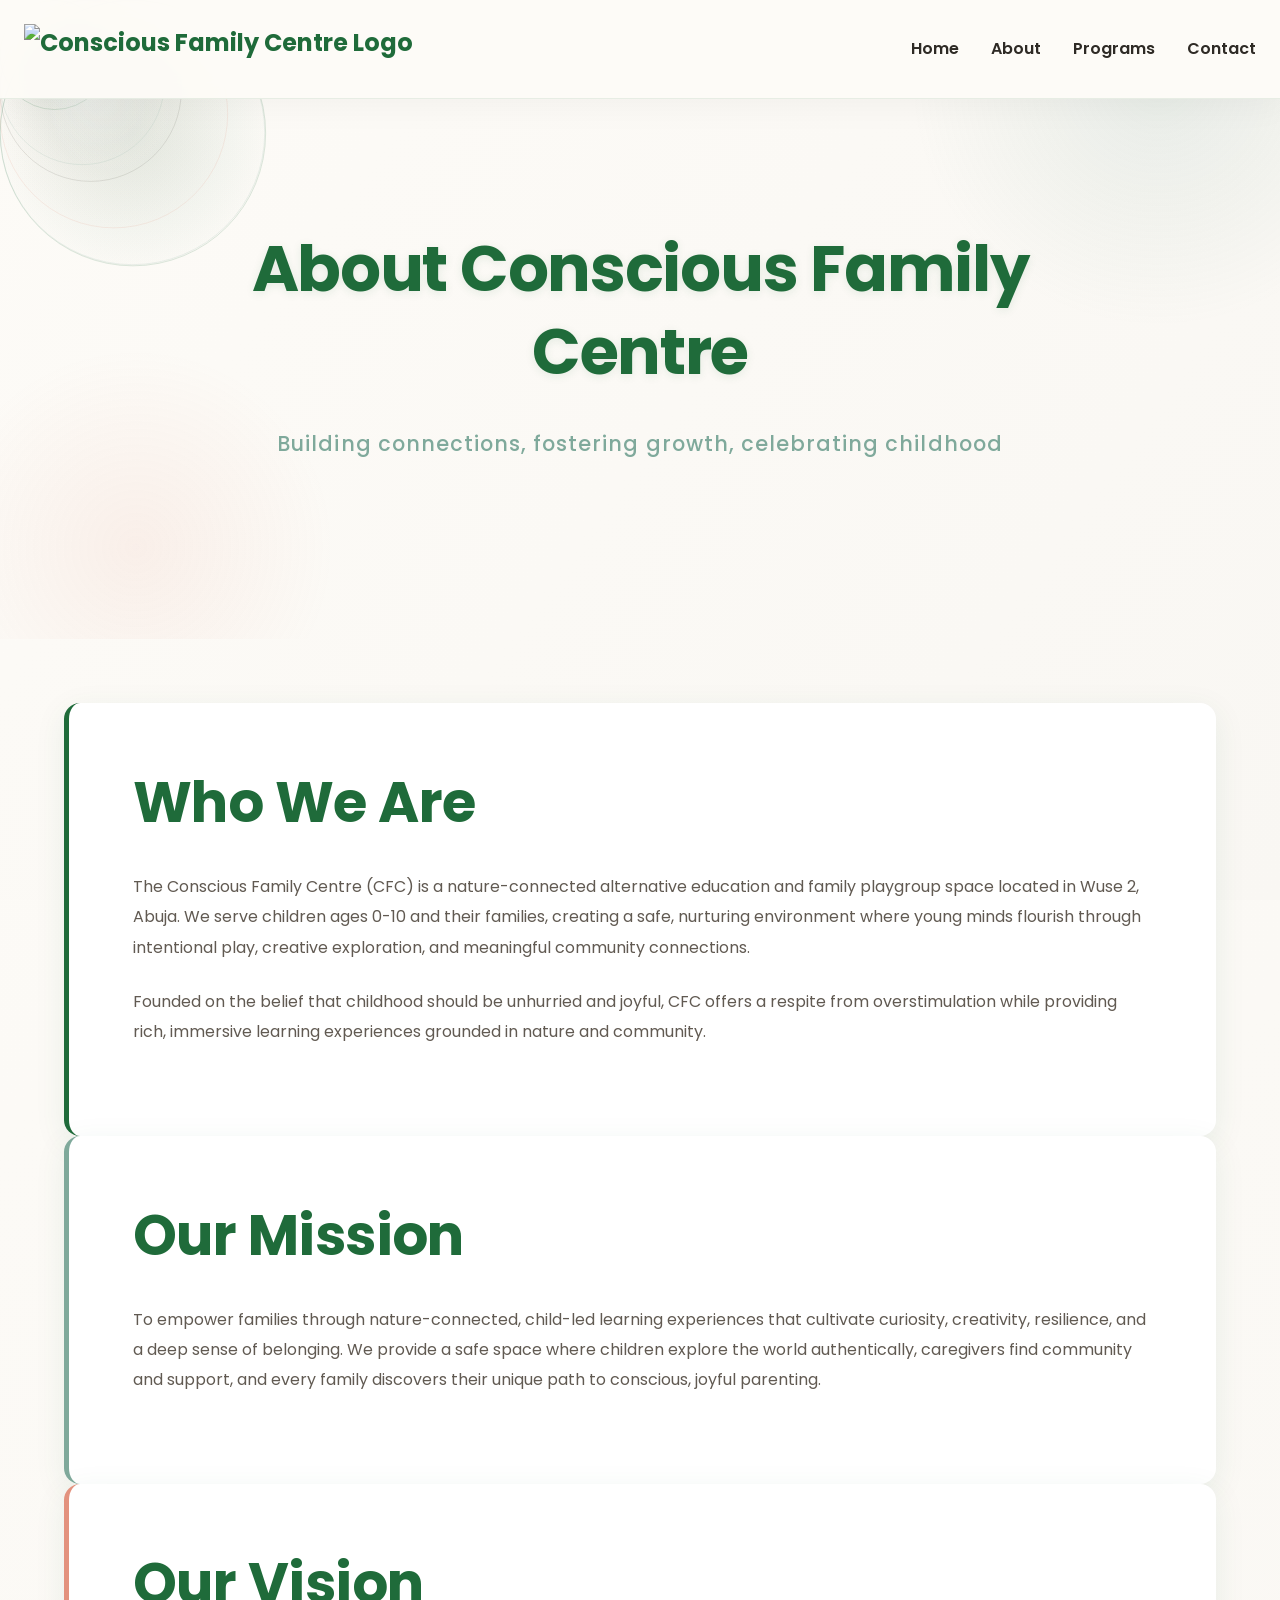
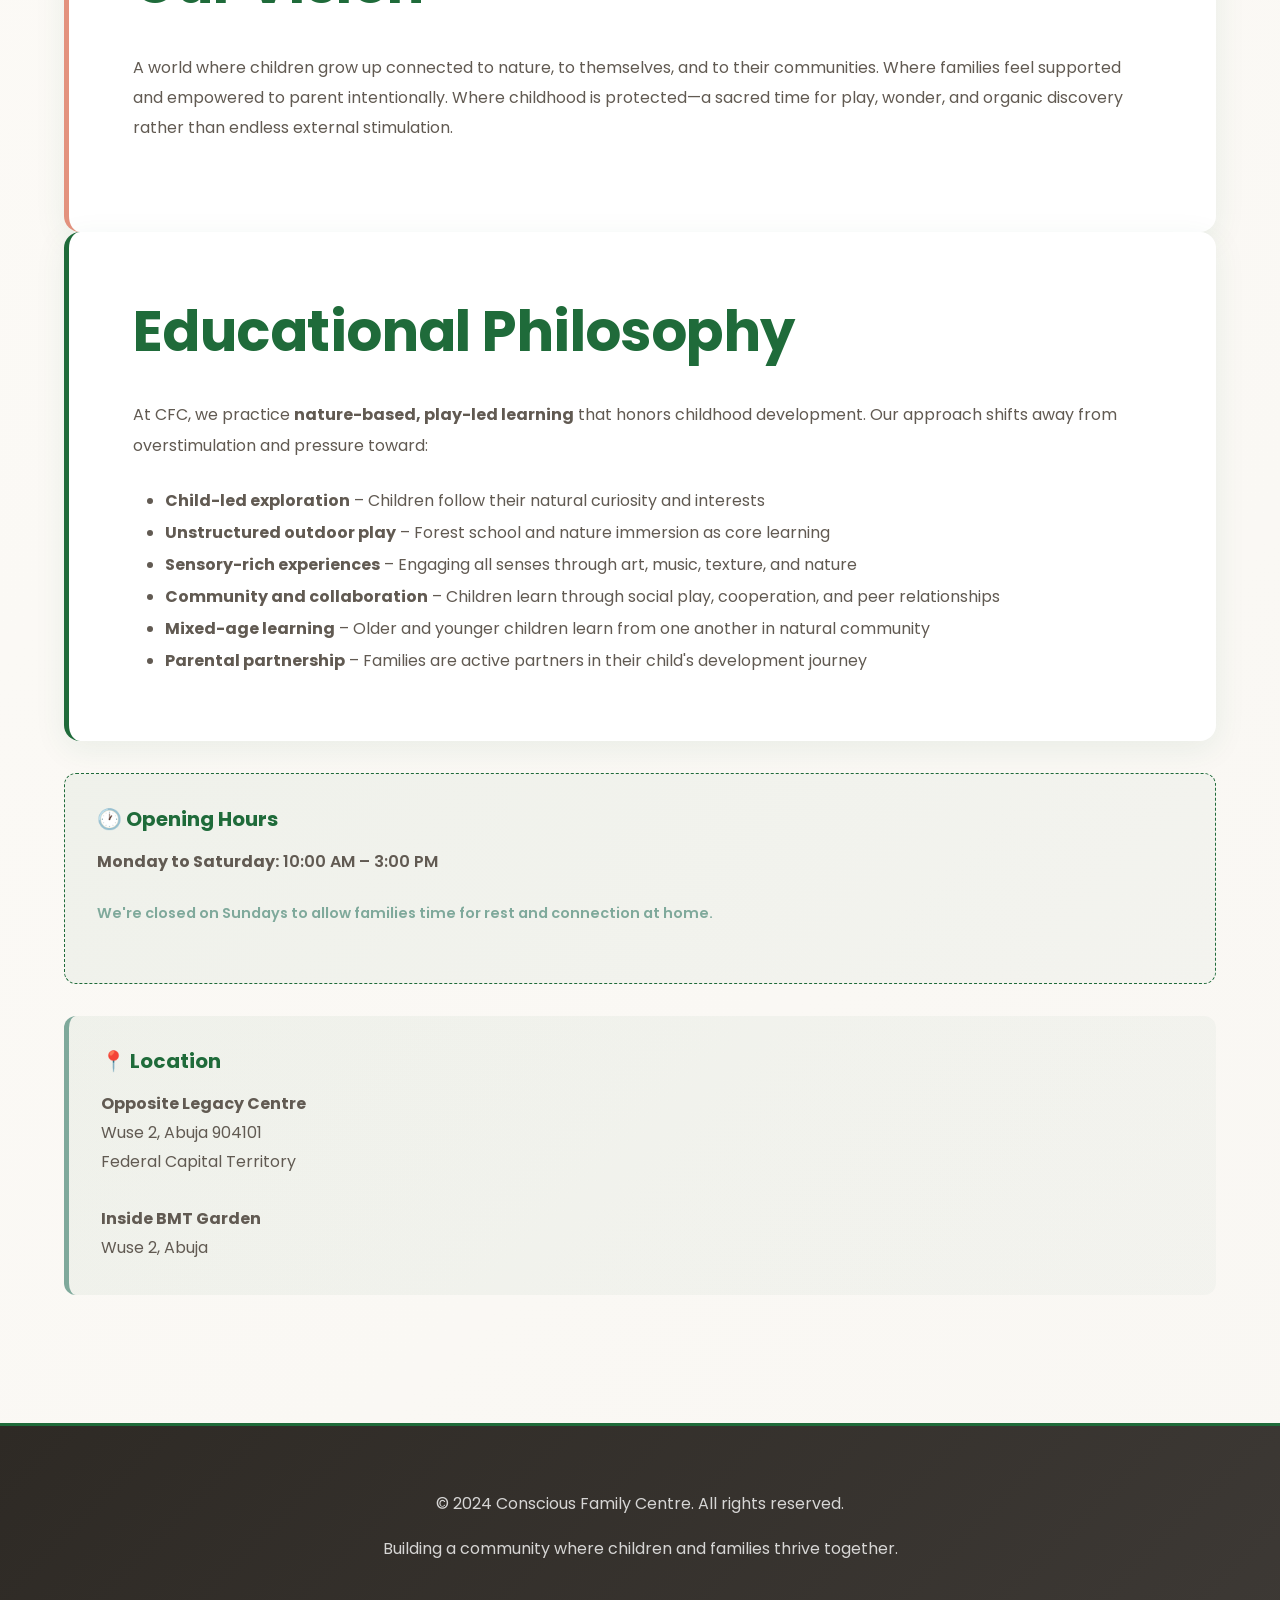
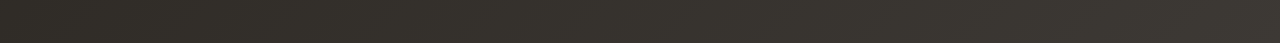
==== about.html @ 451248c7 "Add files via upload" ====
<!DOCTYPE html>
<html lang="en">
<head>
  <meta charset="UTF-8">
  <meta name="viewport" content="width=device-width, initial-scale=1.0">
  <meta name="description" content="Learn about Conscious Family Centre's mission, vision, and educational philosophy.">
  <meta name="theme-color" content="#1f6b3a">
  <title>About Us - Conscious Family Centre</title>
  <link rel="stylesheet" href="./styles.css">
  <link href="https://fonts.googleapis.com/css2?family=Poppins:wght@400;500;600;700&family=Nunito:wght@400;500;600&display=swap" rel="stylesheet">
</head>
<body>
  <!-- Floating Bubble Canvas Background -->
  <canvas id="bubble-canvas"></canvas>

  <!-- Navigation Header -->
  <header>
    <div class="header-container">
      <a href="./index.html" class="logo">
        <img src="./assets/logo.png" alt="Conscious Family Centre Logo">
      </a>
      <nav>
        <ul>
          <li><a href="./index.html" class="nav-link">Home</a></li>
          <li><a href="./about.html" class="nav-link">About</a></li>
          <li><a href="./programs.html" class="nav-link">Programs</a></li>
          <li><a href="./contact.html" class="nav-link">Contact</a></li>
        </ul>
      </nav>
      <button class="menu-toggle" aria-label="Toggle menu">☰</button>
    </div>
  </header>

  <!-- Main Content -->
  <main>
    <!-- Page Header -->
    <section class="hero" style="min-height: 60vh; padding: var(--spacing-xl) var(--spacing-md);">
      <div class="hero-content">
        <h1>About Conscious Family Centre</h1>
        <p class="subtitle">Building connections, fostering growth, celebrating childhood</p>
      </div>
    </section>

    <!-- About Content -->
    <section class="about-section">
      <!-- Who We Are -->
      <div class="about-block">
        <h2>Who We Are</h2>
        <p>
          The Conscious Family Centre (CFC) is a nature-connected alternative education and family playgroup space located in Wuse 2, Abuja. We serve children ages 0-10 and their families, creating a safe, nurturing environment where young minds flourish through intentional play, creative exploration, and meaningful community connections.
        </p>
        <p>
          Founded on the belief that childhood should be unhurried and joyful, CFC offers a respite from overstimulation while providing rich, immersive learning experiences grounded in nature and community.
        </p>
      </div>

      <!-- Our Mission -->
      <div class="about-block">
        <h2>Our Mission</h2>
        <p>
          To empower families through nature-connected, child-led learning experiences that cultivate curiosity, creativity, resilience, and a deep sense of belonging. We provide a safe space where children explore the world authentically, caregivers find community and support, and every family discovers their unique path to conscious, joyful parenting.
        </p>
      </div>

      <!-- Our Vision -->
      <div class="about-block">
        <h2>Our Vision</h2>
        <p>
          A world where children grow up connected to nature, to themselves, and to their communities. Where families feel supported and empowered to parent intentionally. Where childhood is protected—a sacred time for play, wonder, and organic discovery rather than endless external stimulation.
        </p>
      </div>

      <!-- Educational Philosophy -->
      <div class="about-block">
        <h2>Educational Philosophy</h2>
        <p>
          At CFC, we practice <strong>nature-based, play-led learning</strong> that honors childhood development. Our approach shifts away from overstimulation and pressure toward:
        </p>
        <ul style="color: var(--earth-muted); margin-left: var(--spacing-lg); line-height: 2;">
          <li><strong>Child-led exploration</strong> – Children follow their natural curiosity and interests</li>
          <li><strong>Unstructured outdoor play</strong> – Forest school and nature immersion as core learning</li>
          <li><strong>Sensory-rich experiences</strong> – Engaging all senses through art, music, texture, and nature</li>
          <li><strong>Community and collaboration</strong> – Children learn through social play, cooperation, and peer relationships</li>
          <li><strong>Mixed-age learning</strong> – Older and younger children learn from one another in natural community</li>
          <li><strong>Parental partnership</strong> – Families are active partners in their child's development journey</li>
        </ul>
      </div>

      <!-- Opening Hours -->
      <div class="opening-hours">
        <h4>🕐 Opening Hours</h4>
        <p><strong>Monday to Saturday:</strong> 10:00 AM – 3:00 PM</p>
        <p style="font-size: 0.9rem; color: #7fa99b; margin-top: var(--spacing-sm);">
          We're closed on Sundays to allow families time for rest and connection at home.
        </p>
      </div>

      <!-- Location Info -->
      <div style="background: linear-gradient(135deg, rgba(31, 107, 58, 0.05) 0%, rgba(127, 169, 155, 0.05) 100%); padding: var(--spacing-lg); border-radius: 12px; border-left: 5px solid #7fa99b; margin-top: var(--spacing-lg);">
        <h4 style="color: var(--primary-green); margin-bottom: var(--spacing-sm);">📍 Location</h4>
        <p style="margin: 0;">
          <strong>Opposite Legacy Centre</strong><br>
          Wuse 2, Abuja 904101<br>
          Federal Capital Territory<br>
          <br>
          <strong>Inside BMT Garden</strong><br>
          Wuse 2, Abuja
        </p>
      </div>
    </section>
  </main>

  <!-- Footer -->
  <footer>
    <p>&copy; 2024 Conscious Family Centre. All rights reserved.</p>
    <p>Building a community where children and families thrive together.</p>
  </footer>

  <!-- Scripts -->
  <script src="./script.js"></script>
</body>
</html>
---- styles.css ----
/* ==========================================
   CONSCIOUS FAMILY CENTRE - GLOBAL STYLES
   Modern, Warm, Organic Aesthetic
   ========================================== */

:root {
  /* Brand Colors */
  --primary-green: #1f6b3a;
  --secondary-green: #4ade80;
  --cream: #fdfbf7;
  --dark-text: #2e2a25;
  --earth-muted: #615a52;
  --accent-coral: #e3927e;
  --accent-sage: #7fa99b;
  --soft-gray: #f5f5f5;
  --white: #ffffff;
  
  /* Spacing */
  --spacing-xs: 0.5rem;
  --spacing-sm: 1rem;
  --spacing-md: 1.5rem;
  --spacing-lg: 2rem;
  --spacing-xl: 3rem;
  --spacing-2xl: 4rem;
  
  /* Transitions */
  --transition-fast: 0.2s ease;
  --transition-normal: 0.35s ease;
  --transition-smooth: 0.5s cubic-bezier(0.25, 0.46, 0.45, 0.94);
}

* {
  margin: 0;
  padding: 0;
  box-sizing: border-box;
}

html {
  scroll-behavior: smooth;
}

body {
  font-family: 'Poppins', sans-serif;
  color: var(--dark-text);
  background: linear-gradient(135deg, var(--cream) 0%, #f9f7f3 100%);
  position: relative;
  overflow-x: hidden;
  line-height: 1.6;
}

/* Canvas Background - Floating Bubbles */
#bubble-canvas {
  position: fixed;
  top: 0;
  left: 0;
  width: 100%;
  height: 100%;
  z-index: -1;
  pointer-events: none;
}

/* ==========================================
   TYPOGRAPHY
   ========================================== */

h1, h2, h3, h4, h5, h6 {
  font-family: 'Poppins', sans-serif;
  font-weight: 700;
  line-height: 1.3;
  color: var(--dark-text);
}

h1 {
  font-size: clamp(2.5rem, 8vw, 4rem);
  letter-spacing: -0.02em;
}

h2 {
  font-size: clamp(2rem, 6vw, 3.5rem);
  letter-spacing: -0.01em;
  margin-bottom: var(--spacing-lg);
}

h3 {
  font-size: clamp(1.5rem, 4vw, 2.5rem);
  margin-bottom: var(--spacing-md);
}

h4 {
  font-size: 1.25rem;
  margin-bottom: var(--spacing-sm);
}

p {
  font-size: 1rem;
  color: var(--earth-muted);
  margin-bottom: var(--spacing-md);
  line-height: 1.8;
}

.subtitle {
  font-size: clamp(1rem, 3vw, 1.25rem);
  color: var(--accent-sage);
  font-weight: 500;
  letter-spacing: 0.05em;
}

/* ==========================================
   NAVIGATION & HEADER
   ========================================== */

header {
  position: relative;
  z-index: 100;
  background: rgba(253, 251, 247, 0.95);
  backdrop-filter: blur(10px);
  border-bottom: 1px solid rgba(31, 107, 58, 0.1);
  padding: var(--spacing-md) 0;
  box-shadow: 0 8px 32px rgba(0, 0, 0, 0.04);
}

.header-container {
  max-width: 1400px;
  margin: 0 auto;
  padding: 0 var(--spacing-md);
  display: flex;
  justify-content: space-between;
  align-items: center;
}

.logo {
  display: flex;
  align-items: center;
  text-decoration: none;
  font-size: 1.5rem;
  font-weight: 700;
  color: var(--primary-green);
  transition: transform var(--transition-normal);
  gap: var(--spacing-sm);
}

.logo img {
  height: 50px;
  width: auto;
  transition: transform var(--transition-normal);
}

.logo:hover {
  transform: translateY(-2px);
}

.logo:hover img {
  transform: scale(1.05);
}

nav ul {
  list-style: none;
  display: flex;
  gap: var(--spacing-lg);
  flex-wrap: wrap;
}

nav a {
  text-decoration: none;
  color: var(--dark-text);
  font-weight: 600;
  position: relative;
  padding: var(--spacing-xs) 0;
  transition: color var(--transition-fast);
}

nav a::after {
  content: '';
  position: absolute;
  bottom: -4px;
  left: 0;
  width: 0;
  height: 2px;
  background: linear-gradient(90deg, var(--primary-green), var(--accent-sage));
  transition: width var(--transition-normal);
}

nav a:hover {
  color: var(--primary-green);
}

nav a:hover::after {
  width: 100%;
}

nav a.active {
  color: var(--primary-green);
}

nav a.active::after {
  width: 100%;
}

/* Mobile Menu Toggle */
.menu-toggle {
  display: none;
  background: none;
  border: none;
  font-size: 1.5rem;
  cursor: pointer;
  color: var(--primary-green);
}

/* ==========================================
   HERO SECTION
   ========================================== */

.hero {
  position: relative;
  min-height: 100vh;
  display: flex;
  align-items: center;
  justify-content: center;
  overflow: hidden;
  padding: var(--spacing-2xl) var(--spacing-md);
}

.hero::before {
  content: '';
  position: absolute;
  top: -50%;
  right: -10%;
  width: 500px;
  height: 500px;
  background: radial-gradient(circle, rgba(127, 169, 155, 0.15) 0%, transparent 70%);
  border-radius: 50%;
  animation: float 20s ease-in-out infinite;
}

.hero::after {
  content: '';
  position: absolute;
  bottom: -20%;
  left: -5%;
  width: 400px;
  height: 400px;
  background: radial-gradient(circle, rgba(227, 146, 126, 0.1) 0%, transparent 70%);
  border-radius: 50%;
  animation: float 25s ease-in-out infinite reverse;
}

.hero-content {
  position: relative;
  z-index: 2;
  text-align: center;
  max-width: 900px;
  animation: fadeInUp 1s ease-out;
}

.hero-content h1 {
  color: var(--primary-green);
  margin-bottom: var(--spacing-lg);
  text-shadow: 0 2px 10px rgba(31, 107, 58, 0.1);
}

.hero-content .subtitle {
  margin-bottom: var(--spacing-xl);
  font-size: clamp(1.1rem, 3vw, 1.3rem);
}

.hero-image-container {
  position: relative;
  width: 100%;
  max-width: 800px;
  margin-top: var(--spacing-2xl);
  border-radius: 20px;
  overflow: hidden;
  box-shadow: 0 20px 60px rgba(31, 107, 58, 0.15);
  transform: perspective(1000px) rotateX(5deg);
  transition: transform var(--transition-smooth);
}

.hero-image-container:hover {
  transform: perspective(1000px) rotateX(2deg) translateY(-5px);
}

.hero-image-container img {
  width: 100%;
  height: auto;
  display: block;
  object-fit: cover;
}

/* ==========================================
   CORE PRINCIPLES GRID
   ========================================== */

.principles-grid {
  display: grid;
  grid-template-columns: repeat(auto-fit, minmax(280px, 1fr));
  gap: var(--spacing-lg);
  margin-top: var(--spacing-2xl);
}

.principle-card {
  background: var(--white);
  padding: var(--spacing-lg);
  border-radius: 16px;
  box-shadow: 0 8px 32px rgba(31, 107, 58, 0.08);
  border: 1px solid rgba(31, 107, 58, 0.1);
  transition: all var(--transition-smooth);
  position: relative;
  overflow: hidden;
}

.principle-card::before {
  content: '';
  position: absolute;
  top: 0;
  left: -100%;
  width: 100%;
  height: 100%;
  background: linear-gradient(90deg, transparent, rgba(127, 169, 155, 0.1), transparent);
  transition: left var(--transition-smooth);
}

.principle-card:hover {
  transform: translateY(-8px);
  box-shadow: 0 16px 48px rgba(31, 107, 58, 0.15);
  border-color: var(--accent-sage);
}

.principle-card:hover::before {
  left: 100%;
}

.principle-icon {
  font-size: 3rem;
  margin-bottom: var(--spacing-md);
}

.principle-card h3 {
  color: var(--primary-green);
  margin-bottom: var(--spacing-sm);
}

.principle-card p {
  font-size: 0.95rem;
  color: var(--earth-muted);
}

/* ==========================================
   ABOUT PAGE STYLES
   ========================================== */

.about-section {
  max-width: 1200px;
  margin: 0 auto;
  padding: var(--spacing-2xl) var(--spacing-md);
}

.about-grid {
  display: grid;
  grid-template-columns: 1fr;
  gap: var(--spacing-2xl);
  margin-bottom: var(--spacing-2xl);
}

.about-block {
  background: var(--white);
  padding: var(--spacing-2xl);
  border-radius: 16px;
  box-shadow: 0 8px 32px rgba(31, 107, 58, 0.08);
  border-left: 5px solid var(--primary-green);
  transition: transform var(--transition-smooth);
}

.about-block:nth-child(2) {
  border-left-color: var(--accent-sage);
}

.about-block:nth-child(3) {
  border-left-color: var(--accent-coral);
}

.about-block:hover {
  transform: translateX(8px);
}

.about-block h2 {
  color: var(--primary-green);
  margin-bottom: var(--spacing-lg);
}

.about-block p {
  margin-bottom: var(--spacing-md);
  line-height: 1.9;
}

.opening-hours {
  background: linear-gradient(135deg, rgba(31, 107, 58, 0.05) 0%, rgba(127, 169, 155, 0.05) 100%);
  padding: var(--spacing-lg);
  border-radius: 12px;
  margin-top: var(--spacing-lg);
  border: 1px dashed var(--primary-green);
}

.opening-hours h4 {
  color: var(--primary-green);
  margin-bottom: var(--spacing-sm);
}

.opening-hours p {
  color: var(--earth-muted);
  font-weight: 600;
}

/* ==========================================
   PROGRAMS PAGE - MASONRY GRID
   ========================================== */

.programs-section {
  max-width: 1400px;
  margin: 0 auto;
  padding: var(--spacing-2xl) var(--spacing-md);
}

.programs-intro {
  text-align: center;
  margin-bottom: var(--spacing-2xl);
}

.programs-intro h2 {
  color: var(--primary-green);
}

.programs-grid {
  display: grid;
  grid-template-columns: repeat(auto-fill, minmax(300px, 1fr));
  gap: var(--spacing-lg);
  margin-bottom: var(--spacing-2xl);
}

.program-card {
  background: var(--white);
  border-radius: 16px;
  overflow: hidden;
  box-shadow: 0 8px 32px rgba(31, 107, 58, 0.08);
  transition: all var(--transition-smooth);
  position: relative;
  display: flex;
  flex-direction: column;
  height: 100%;
}

.program-card:hover {
  transform: translateY(-12px);
  box-shadow: 0 16px 48px rgba(31, 107, 58, 0.2);
}

.program-image-wrapper {
  position: relative;
  width: 100%;
  height: 250px;
  overflow: hidden;
  background: linear-gradient(135deg, var(--cream) 0%, var(--soft-gray) 100%);
}

.program-image-wrapper img {
  width: 100%;
  height: 100%;
  object-fit: cover;
  transition: transform var(--transition-smooth);
}

.program-card:hover .program-image-wrapper img {
  transform: scale(1.08);
  filter: brightness(1.05);
}

.program-content {
  padding: var(--spacing-lg);
  flex-grow: 1;
  display: flex;
  flex-direction: column;
}

.program-badge {
  display: inline-block;
  background: linear-gradient(135deg, var(--primary-green), var(--accent-sage));
  color: var(--white);
  padding: var(--spacing-xs) var(--spacing-md);
  border-radius: 20px;
  font-size: 0.75rem;
  font-weight: 700;
  text-transform: uppercase;
  letter-spacing: 0.05em;
  margin-bottom: var(--spacing-sm);
  width: fit-content;
}

.program-card h3 {
  color: var(--primary-green);
  margin-bottom: var(--spacing-sm);
  font-size: 1.3rem;
}

.program-card p {
  color: var(--earth-muted);
  font-size: 0.95rem;
  margin-bottom: var(--spacing-md);
  flex-grow: 1;
}

/* ==========================================
   TESTIMONIALS SECTION
   ========================================== */

.testimonials-section {
  background: linear-gradient(135deg, rgba(31, 107, 58, 0.05) 0%, rgba(127, 169, 155, 0.05) 100%);
  padding: var(--spacing-2xl) var(--spacing-md);
  margin-top: var(--spacing-2xl);
  border-top: 2px solid var(--primary-green);
  border-bottom: 2px solid var(--accent-sage);
}

.testimonials-content {
  max-width: 1200px;
  margin: 0 auto;
}

.testimonials-section h2 {
  color: var(--primary-green);
  text-align: center;
  margin-bottom: var(--spacing-2xl);
}

.testimonial-grid {
  display: grid;
  grid-template-columns: 1fr;
  gap: var(--spacing-lg);
  margin-top: var(--spacing-lg);
}

.testimonial-card {
  background: var(--white);
  border-radius: 16px;
  overflow: hidden;
  box-shadow: 0 8px 32px rgba(31, 107, 58, 0.08);
  display: grid;
  grid-template-columns: 1fr 1fr;
  gap: var(--spacing-lg);
  padding: var(--spacing-lg);
  transition: transform var(--transition-smooth);
}

.testimonial-card:hover {
  transform: translateY(-4px);
}

.testimonial-image {
  width: 100%;
  height: 300px;
  border-radius: 12px;
  overflow: hidden;
  background: linear-gradient(135deg, var(--cream) 0%, var(--soft-gray) 100%);
}

.testimonial-image img {
  width: 100%;
  height: 100%;
  object-fit: cover;
}

.testimonial-quote {
  display: flex;
  flex-direction: column;
  justify-content: center;
}

.testimonial-quote p {
  font-size: 1.1rem;
  color: var(--dark-text);
  font-style: italic;
  margin-bottom: var(--spacing-lg);
  border-left: 4px solid var(--accent-coral);
  padding-left: var(--spacing-lg);
  line-height: 1.9;
}

.testimonial-quote .author {
  font-weight: 700;
  color: var(--primary-green);
  font-style: normal;
  font-size: 0.95rem;
}

/* ==========================================
   CONTACT PAGE - DIGITAL CONNECT HUB
   ========================================== */

.contact-section {
  max-width: 1000px;
  margin: 0 auto;
  padding: var(--spacing-2xl) var(--spacing-md);
}

.contact-intro {
  text-align: center;
  margin-bottom: var(--spacing-2xl);
}

.contact-intro h2 {
  color: var(--primary-green);
}

.contact-grid {
  display: grid;
  grid-template-columns: repeat(auto-fit, minmax(300px, 1fr));
  gap: var(--spacing-lg);
}

.contact-card {
  background: var(--white);
  padding: var(--spacing-2xl);
  border-radius: 16px;
  text-align: center;
  box-shadow: 0 8px 32px rgba(31, 107, 58, 0.08);
  border: 2px solid transparent;
  transition: all var(--transition-smooth);
  position: relative;
  overflow: hidden;
}

.contact-card::before {
  content: '';
  position: absolute;
  top: 0;
  left: 0;
  right: 0;
  height: 3px;
  background: linear-gradient(90deg, var(--primary-green), var(--accent-sage));
  transform: scaleX(0);
  transform-origin: left;
  transition: transform var(--transition-smooth);
}

.contact-card:hover {
  border-color: var(--accent-sage);
  transform: translateY(-8px);
  box-shadow: 0 16px 48px rgba(31, 107, 58, 0.15);
}

.contact-card:hover::before {
  transform: scaleX(1);
}

.contact-icon {
  font-size: 3rem;
  margin-bottom: var(--spacing-md);
  animation: float 3s ease-in-out infinite;
}

.contact-card h3 {
  color: var(--primary-green);
  margin-bottom: var(--spacing-md);
}

.contact-card p {
  color: var(--earth-muted);
  margin-bottom: var(--spacing-lg);
}

.contact-link {
  display: inline-flex;
  align-items: center;
  justify-content: center;
  gap: var(--spacing-sm);
  background: linear-gradient(135deg, var(--primary-green), var(--accent-sage));
  color: var(--white);
  padding: var(--spacing-md) var(--spacing-lg);
  border-radius: 10px;
  text-decoration: none;
  font-weight: 600;
  transition: all var(--transition-smooth);
  border: 2px solid transparent;
}

.contact-link:hover {
  transform: translateY(-2px);
  box-shadow: 0 8px 20px rgba(31, 107, 58, 0.3);
  background: linear-gradient(135deg, var(--accent-sage), var(--primary-green));
}

.contact-link svg {
  width: 20px;
  height: 20px;
  transition: transform var(--transition-normal);
}

.contact-link:hover svg {
  transform: scale(1.15) rotate(5deg);
}

.location-card {
  grid-column: 1 / -1;
  background: linear-gradient(135deg, rgba(31, 107, 58, 0.05) 0%, rgba(127, 169, 155, 0.05) 100%);
  border: 2px dashed var(--primary-green);
}

.location-card h3 {
  margin-bottom: var(--spacing-md);
}

.location-info {
  color: var(--earth-muted);
  line-height: 1.9;
  font-weight: 500;
}

/* ==========================================
   FOOTER
   ========================================== */

footer {
  background: linear-gradient(135deg, var(--dark-text) 0%, #3d3935 100%);
  color: var(--white);
  padding: var(--spacing-2xl) var(--spacing-md);
  text-align: center;
  margin-top: var(--spacing-2xl);
  border-top: 3px solid var(--primary-green);
}

footer p {
  color: rgba(255, 255, 255, 0.8);
  margin-bottom: var(--spacing-sm);
}

footer a {
  color: var(--accent-sage);
  text-decoration: none;
  transition: color var(--transition-normal);
}

footer a:hover {
  color: var(--accent-coral);
  text-decoration: underline;
}

/* ==========================================
   ANIMATIONS
   ========================================== */

@keyframes float {
  0%, 100% {
    transform: translateY(0px);
  }
  50% {
    transform: translateY(-20px);
  }
}

@keyframes fadeInUp {
  from {
    opacity: 0;
    transform: translateY(30px);
  }
  to {
    opacity: 1;
    transform: translateY(0);
  }
}

@keyframes slideInLeft {
  from {
    opacity: 0;
    transform: translateX(-50px);
  }
  to {
    opacity: 1;
    transform: translateX(0);
  }
}

@keyframes slideInRight {
  from {
    opacity: 0;
    transform: translateX(50px);
  }
  to {
    opacity: 1;
    transform: translateX(0);
  }
}

@keyframes pulse {
  0%, 100% {
    opacity: 1;
  }
  50% {
    opacity: 0.7;
  }
}

/* ==========================================
   RESPONSIVE DESIGN
   ========================================== */

@media (max-width: 768px) {
  :root {
    --spacing-xl: 2rem;
    --spacing-2xl: 2.5rem;
  }

  nav ul {
    gap: var(--spacing-md);
  }

  .menu-toggle {
    display: block;
  }

  nav {
    display: none;
  }

  nav.active {
    display: flex;
    position: absolute;
    top: 70px;
    left: 0;
    right: 0;
    background: var(--cream);
    flex-direction: column;
    padding: var(--spacing-lg);
    border-bottom: 1px solid rgba(31, 107, 58, 0.1);
    gap: var(--spacing-md);
  }

  nav.active ul {
    flex-direction: column;
    gap: var(--spacing-md);
  }

  .hero {
    min-height: 80vh;
    padding: var(--spacing-lg) var(--spacing-md);
  }

  .principles-grid {
    grid-template-columns: 1fr;
  }

  .programs-grid {
    grid-template-columns: 1fr;
  }

  .testimonial-card {
    grid-template-columns: 1fr;
    gap: var(--spacing-lg);
  }

  .testimonial-image {
    height: 250px;
  }

  .contact-grid {
    grid-template-columns: 1fr;
  }

  .about-block {
    padding: var(--spacing-lg);
  }

  h1 {
    font-size: 2rem;
  }

  h2 {
    font-size: 1.5rem;
  }

  .hero::before {
    width: 300px;
    height: 300px;
  }

  .hero::after {
    width: 250px;
    height: 250px;
  }
}

@media (max-width: 480px) {
  :root {
    --spacing-lg: 1.5rem;
    --spacing-md: 1rem;
  }

  .header-container {
    padding: 0 var(--spacing-sm);
  }

  .logo img {
    height: 40px;
  }

  h1 {
    font-size: 1.5rem;
  }

  h2 {
    font-size: 1.25rem;
  }

  nav a {
    font-size: 0.9rem;
  }

  .hero-image-container {
    margin-top: var(--spacing-lg);
  }

  .principle-card {
    padding: var(--spacing-md);
  }

  .program-image-wrapper {
    height: 200px;
  }

  .contact-card {
    padding: var(--spacing-lg);
  }

  .testimonial-card {
    padding: var(--spacing-md);
  }

  footer {
    padding: var(--spacing-lg) var(--spacing-sm);
  }
}

/* ==========================================
   UTILITY CLASSES
   ========================================== */

.container {
  max-width: 1200px;
  margin: 0 auto;
  padding: 0 var(--spacing-md);
}

.section-title {
  color: var(--primary-green);
  text-align: center;
  margin-bottom: var(--spacing-2xl);
}

.btn {
  display: inline-block;
  padding: var(--spacing-md) var(--spacing-lg);
  border-radius: 10px;
  text-decoration: none;
  font-weight: 600;
  transition: all var(--transition-smooth);
  border: 2px solid transparent;
}

.btn-primary {
  background: linear-gradient(135deg, var(--primary-green), var(--accent-sage));
  color: var(--white);
}

.btn-primary:hover {
  transform: translateY(-2px);
  box-shadow: 0 8px 20px rgba(31, 107, 58, 0.3);
}

.btn-secondary {
  background: transparent;
  color: var(--primary-green);
  border-color: var(--primary-green);
}

.btn-secondary:hover {
  background: var(--primary-green);
  color: var(--white);
}

.text-center {
  text-align: center;
}

.mt-lg {
  margin-top: var(--spacing-lg);
}

.mb-lg {
  margin-bottom: var(--spacing-lg);
}

.opacity-reduced {
  opacity: 0.8;
}
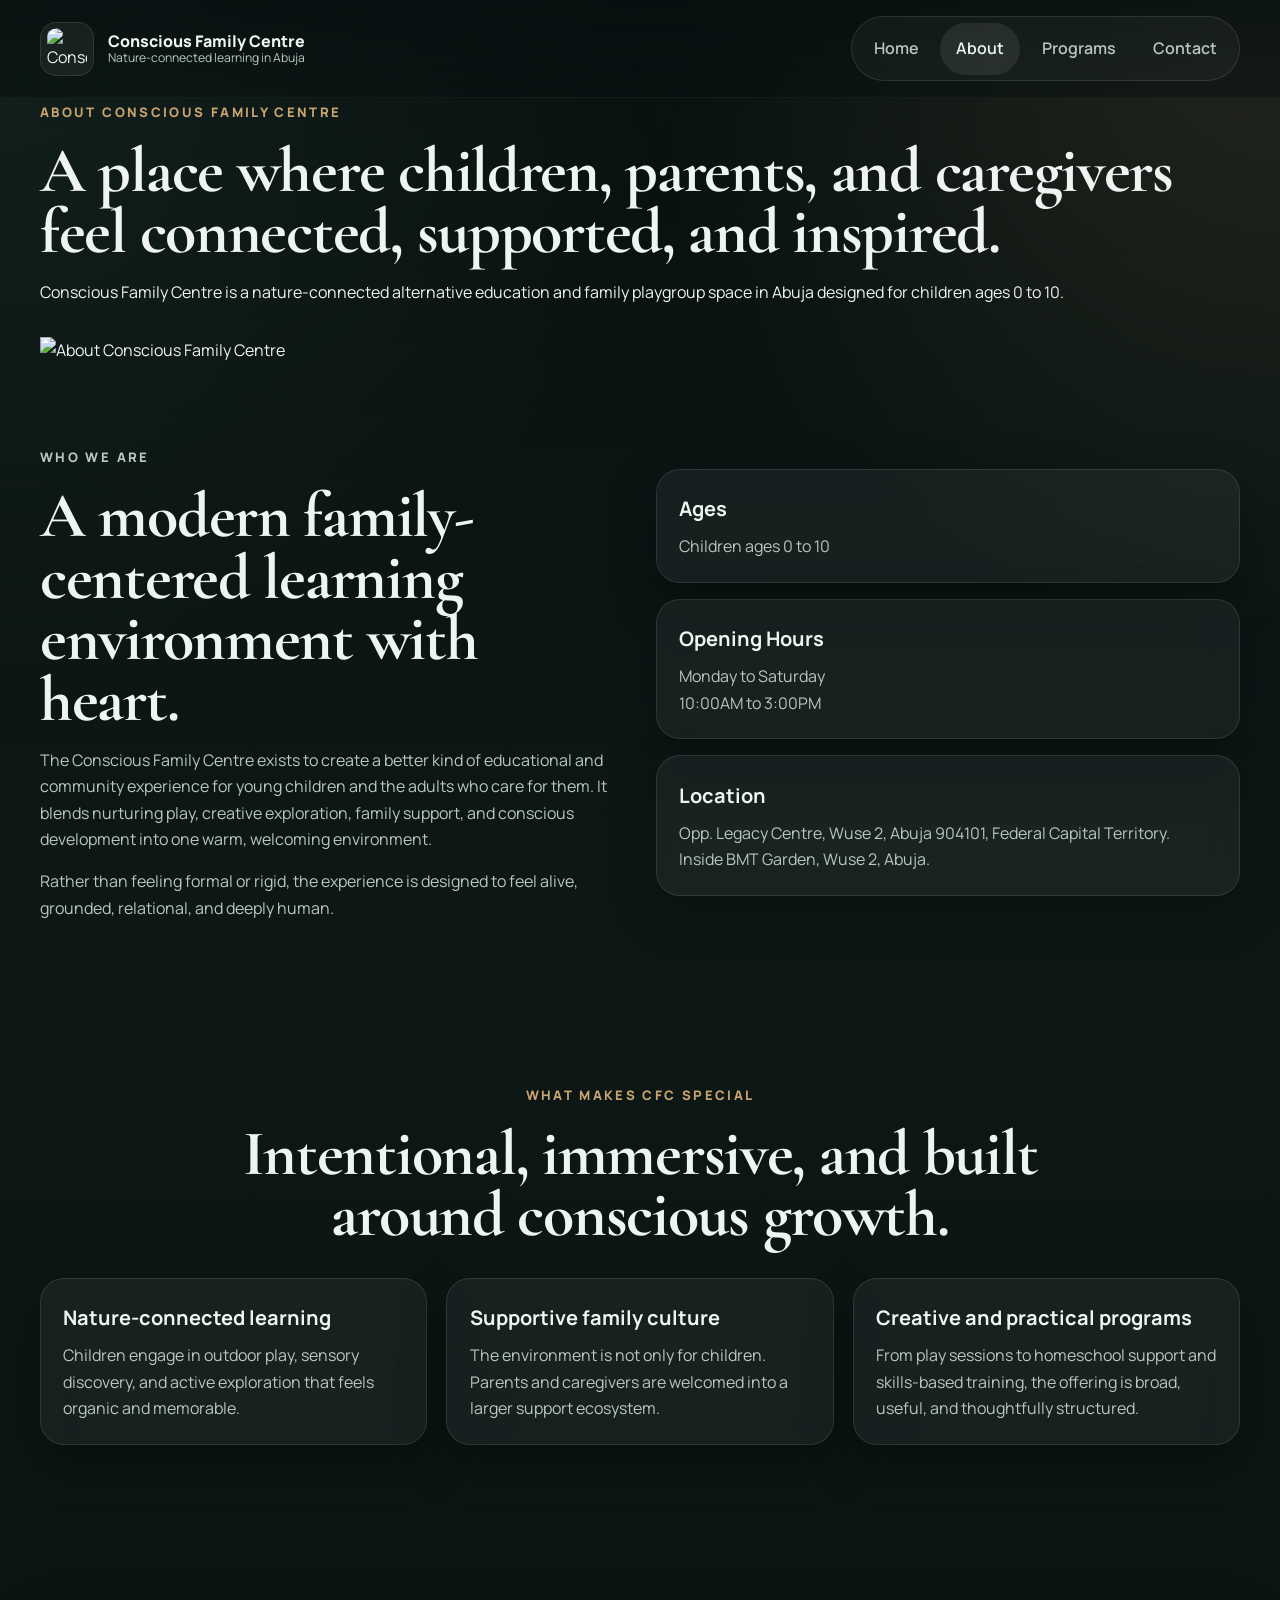
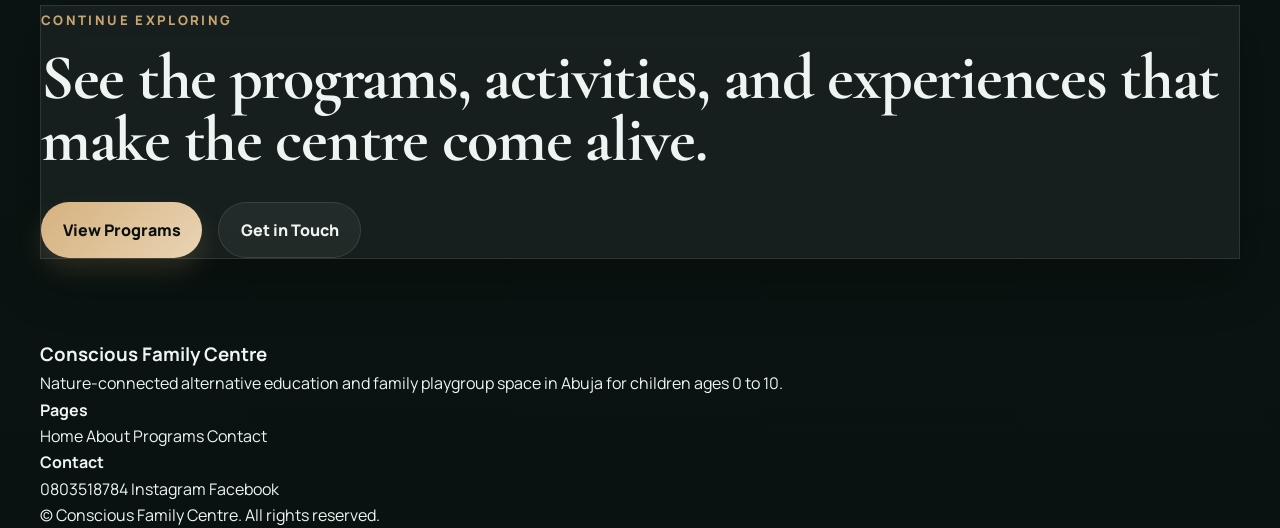
==== commit 2ecfbd25: "Create about.html" ====
--- a/about.html
+++ b/about.html
@@ -1,122 +1,155 @@
 <!DOCTYPE html>
 <html lang="en">
 <head>
-  <meta charset="UTF-8">
-  <meta name="viewport" content="width=device-width, initial-scale=1.0">
-  <meta name="description" content="Learn about Conscious Family Centre's mission, vision, and educational philosophy.">
-  <meta name="theme-color" content="#1f6b3a">
-  <title>About Us - Conscious Family Centre</title>
-  <link rel="stylesheet" href="./styles.css">
-  <link href="https://fonts.googleapis.com/css2?family=Poppins:wght@400;500;600;700&family=Nunito:wght@400;500;600&display=swap" rel="stylesheet">
+  <meta charset="UTF-8" />
+  <meta name="viewport" content="width=device-width, initial-scale=1.0" />
+  <title>About | Conscious Family Centre</title>
+  <meta name="description" content="Learn about Conscious Family Centre, a nature-connected alternative education and family playgroup space in Abuja." />
+  <link rel="preconnect" href="https://fonts.googleapis.com">
+  <link rel="preconnect" href="https://fonts.gstatic.com" crossorigin>
+  <link href="https://fonts.googleapis.com/css2?family=Cormorant+Garamond:wght@500;600;700&family=Manrope:wght@400;500;600;700;800&display=swap" rel="stylesheet">
+  <link rel="stylesheet" href="style.css" />
 </head>
-<body>
-  <!-- Floating Bubble Canvas Background -->
-  <canvas id="bubble-canvas"></canvas>
+<body class="page-inner">
+  <div class="page-ambience" aria-hidden="true"></div>
 
-  <!-- Navigation Header -->
-  <header>
-    <div class="header-container">
-      <a href="./index.html" class="logo">
-        <img src="./assets/logo.png" alt="Conscious Family Centre Logo">
+  <header class="site-header">
+    <div class="container nav-wrap">
+      <a href="index.html" class="brand">
+        <img src="assets/logo-cfc.png" alt="Conscious Family Centre logo" class="brand-logo">
+        <div class="brand-copy">
+          <span class="brand-title">Conscious Family Centre</span>
+          <span class="brand-subtitle">Nature-connected learning in Abuja</span>
+        </div>
       </a>
-      <nav>
-        <ul>
-          <li><a href="./index.html" class="nav-link">Home</a></li>
-          <li><a href="./about.html" class="nav-link">About</a></li>
-          <li><a href="./programs.html" class="nav-link">Programs</a></li>
-          <li><a href="./contact.html" class="nav-link">Contact</a></li>
-        </ul>
+
+      <button class="nav-toggle" aria-label="Open menu" aria-expanded="false">
+        <span></span><span></span><span></span>
+      </button>
+
+      <nav class="site-nav">
+        <a href="index.html">Home</a>
+        <a href="about.html" class="active">About</a>
+        <a href="programs.html">Programs</a>
+        <a href="contact.html">Contact</a>
       </nav>
-      <button class="menu-toggle" aria-label="Toggle menu">☰</button>
     </div>
   </header>
 
-  <!-- Main Content -->
   <main>
-    <!-- Page Header -->
-    <section class="hero" style="min-height: 60vh; padding: var(--spacing-xl) var(--spacing-md);">
-      <div class="hero-content">
-        <h1>About Conscious Family Centre</h1>
-        <p class="subtitle">Building connections, fostering growth, celebrating childhood</p>
+    <section class="inner-hero">
+      <div class="container inner-hero-grid">
+        <div class="reveal">
+          <p class="eyebrow">About Conscious Family Centre</p>
+          <h1>A place where children, parents, and caregivers feel connected, supported, and inspired.</h1>
+          <p>
+            Conscious Family Centre is a nature-connected alternative education and family playgroup space in Abuja designed for children ages 0 to 10.
+          </p>
+        </div>
+
+        <div class="inner-hero-image reveal tilt-card" data-tilt>
+          <img src="assets/about-banner.jpg" alt="About Conscious Family Centre">
+        </div>
       </div>
     </section>
 
-    <!-- About Content -->
-    <section class="about-section">
-      <!-- Who We Are -->
-      <div class="about-block">
-        <h2>Who We Are</h2>
-        <p>
-          The Conscious Family Centre (CFC) is a nature-connected alternative education and family playgroup space located in Wuse 2, Abuja. We serve children ages 0-10 and their families, creating a safe, nurturing environment where young minds flourish through intentional play, creative exploration, and meaningful community connections.
-        </p>
-        <p>
-          Founded on the belief that childhood should be unhurried and joyful, CFC offers a respite from overstimulation while providing rich, immersive learning experiences grounded in nature and community.
-        </p>
+    <section class="section">
+      <div class="container split-grid">
+        <div class="section-copy reveal">
+          <p class="eyebrow">Who we are</p>
+          <h2>A modern family-centered learning environment with heart.</h2>
+          <p>
+            The Conscious Family Centre exists to create a better kind of educational and community experience for young children and the adults who care for them. It blends nurturing play, creative exploration, family support, and conscious development into one warm, welcoming environment.
+          </p>
+          <p>
+            Rather than feeling formal or rigid, the experience is designed to feel alive, grounded, relational, and deeply human.
+          </p>
+        </div>
+
+        <div class="info-stack reveal">
+          <article class="info-card">
+            <h3>Ages</h3>
+            <p>Children ages 0 to 10</p>
+          </article>
+          <article class="info-card">
+            <h3>Opening Hours</h3>
+            <p>Monday to Saturday<br>10:00AM to 3:00PM</p>
+          </article>
+          <article class="info-card">
+            <h3>Location</h3>
+            <p>Opp. Legacy Centre, Wuse 2, Abuja 904101, Federal Capital Territory.<br>Inside BMT Garden, Wuse 2, Abuja.</p>
+          </article>
+        </div>
       </div>
+    </section>
 
-      <!-- Our Mission -->
-      <div class="about-block">
-        <h2>Our Mission</h2>
-        <p>
-          To empower families through nature-connected, child-led learning experiences that cultivate curiosity, creativity, resilience, and a deep sense of belonging. We provide a safe space where children explore the world authentically, caregivers find community and support, and every family discovers their unique path to conscious, joyful parenting.
-        </p>
+    <section class="section section-highlight">
+      <div class="container">
+        <div class="section-heading reveal centered">
+          <p class="eyebrow">What makes CFC special</p>
+          <h2>Intentional, immersive, and built around conscious growth.</h2>
+        </div>
+
+        <div class="three-col-grid">
+          <article class="soft-card reveal tilt-card" data-tilt>
+            <h3>Nature-connected learning</h3>
+            <p>Children engage in outdoor play, sensory discovery, and active exploration that feels organic and memorable.</p>
+          </article>
+          <article class="soft-card reveal tilt-card" data-tilt>
+            <h3>Supportive family culture</h3>
+            <p>The environment is not only for children. Parents and caregivers are welcomed into a larger support ecosystem.</p>
+          </article>
+          <article class="soft-card reveal tilt-card" data-tilt>
+            <h3>Creative and practical programs</h3>
+            <p>From play sessions to homeschool support and skills-based training, the offering is broad, useful, and thoughtfully structured.</p>
+          </article>
+        </div>
       </div>
+    </section>
 
-      <!-- Our Vision -->
-      <div class="about-block">
-        <h2>Our Vision</h2>
-        <p>
-          A world where children grow up connected to nature, to themselves, and to their communities. Where families feel supported and empowered to parent intentionally. Where childhood is protected—a sacred time for play, wonder, and organic discovery rather than endless external stimulation.
-        </p>
-      </div>
-
-      <!-- Educational Philosophy -->
-      <div class="about-block">
-        <h2>Educational Philosophy</h2>
-        <p>
-          At CFC, we practice <strong>nature-based, play-led learning</strong> that honors childhood development. Our approach shifts away from overstimulation and pressure toward:
-        </p>
-        <ul style="color: var(--earth-muted); margin-left: var(--spacing-lg); line-height: 2;">
-          <li><strong>Child-led exploration</strong> – Children follow their natural curiosity and interests</li>
-          <li><strong>Unstructured outdoor play</strong> – Forest school and nature immersion as core learning</li>
-          <li><strong>Sensory-rich experiences</strong> – Engaging all senses through art, music, texture, and nature</li>
-          <li><strong>Community and collaboration</strong> – Children learn through social play, cooperation, and peer relationships</li>
-          <li><strong>Mixed-age learning</strong> – Older and younger children learn from one another in natural community</li>
-          <li><strong>Parental partnership</strong> – Families are active partners in their child's development journey</li>
-        </ul>
-      </div>
-
-      <!-- Opening Hours -->
-      <div class="opening-hours">
-        <h4>🕐 Opening Hours</h4>
-        <p><strong>Monday to Saturday:</strong> 10:00 AM – 3:00 PM</p>
-        <p style="font-size: 0.9rem; color: #7fa99b; margin-top: var(--spacing-sm);">
-          We're closed on Sundays to allow families time for rest and connection at home.
-        </p>
-      </div>
-
-      <!-- Location Info -->
-      <div style="background: linear-gradient(135deg, rgba(31, 107, 58, 0.05) 0%, rgba(127, 169, 155, 0.05) 100%); padding: var(--spacing-lg); border-radius: 12px; border-left: 5px solid #7fa99b; margin-top: var(--spacing-lg);">
-        <h4 style="color: var(--primary-green); margin-bottom: var(--spacing-sm);">📍 Location</h4>
-        <p style="margin: 0;">
-          <strong>Opposite Legacy Centre</strong><br>
-          Wuse 2, Abuja 904101<br>
-          Federal Capital Territory<br>
-          <br>
-          <strong>Inside BMT Garden</strong><br>
-          Wuse 2, Abuja
-        </p>
+    <section class="section cta-section">
+      <div class="container cta-panel reveal">
+        <div>
+          <p class="eyebrow">Continue exploring</p>
+          <h2>See the programs, activities, and experiences that make the centre come alive.</h2>
+        </div>
+        <div class="cta-actions">
+          <a href="programs.html" class="btn btn-primary magnetic">View Programs</a>
+          <a href="contact.html" class="btn btn-secondary">Get in Touch</a>
+        </div>
       </div>
     </section>
   </main>
 
-  <!-- Footer -->
-  <footer>
-    <p>&copy; 2024 Conscious Family Centre. All rights reserved.</p>
-    <p>Building a community where children and families thrive together.</p>
+  <footer class="site-footer">
+    <div class="container footer-grid">
+      <div>
+        <h3>Conscious Family Centre</h3>
+        <p>Nature-connected alternative education and family playgroup space in Abuja for children ages 0 to 10.</p>
+      </div>
+
+      <div>
+        <h4>Pages</h4>
+        <a href="index.html">Home</a>
+        <a href="about.html">About</a>
+        <a href="programs.html">Programs</a>
+        <a href="contact.html">Contact</a>
+      </div>
+
+      <div>
+        <h4>Contact</h4>
+        <a href="tel:0803518784">0803518784</a>
+        <a href="https://www.instagram.com/consciousfamilycentre/" target="_blank" rel="noopener noreferrer">Instagram</a>
+        <a href="https://www.facebook.com/reel/1488788116158630/?app=fbl" target="_blank" rel="noopener noreferrer">Facebook</a>
+      </div>
+    </div>
+    <div class="container footer-bottom">
+      <p>© <span id="year"></span> Conscious Family Centre. All rights reserved.</p>
+    </div>
   </footer>
 
-  <!-- Scripts -->
-  <script src="./script.js"></script>
+  <script src="https://cdn.jsdelivr.net/npm/gsap@3.12.5/dist/gsap.min.js"></script>
+  <script src="https://cdn.jsdelivr.net/npm/gsap@3.12.5/dist/ScrollTrigger.min.js"></script>
+  <script src="script.js"></script>
 </body>
 </html>
--- a/style.css
+++ b/style.css
@@ -0,0 +1,611 @@
+:root {
+  --bg: #081210;
+  --bg-alt: #0e1b18;
+  --surface: rgba(255, 255, 255, 0.06);
+  --surface-strong: rgba(17, 29, 26, 0.92);
+  --surface-soft: rgba(255, 255, 255, 0.04);
+  --card: rgba(255, 255, 255, 0.08);
+  --text: #eef4f1;
+  --muted: #b9c7c0;
+  --line: rgba(255, 255, 255, 0.1);
+  --brand: #c9a46e;
+  --brand-strong: #b88c4d;
+  --mint: #7db79b;
+  --glow: rgba(201, 164, 110, 0.25);
+  --shadow: 0 18px 50px rgba(0, 0, 0, 0.28);
+  --radius-lg: 28px;
+  --radius-md: 20px;
+  --radius-sm: 14px;
+  --container: 1200px;
+  --transition: 280ms ease;
+}
+
+* {
+  margin: 0;
+  padding: 0;
+  box-sizing: border-box;
+}
+
+html {
+  scroll-behavior: smooth;
+}
+
+body {
+  font-family: "Manrope", sans-serif;
+  background:
+    radial-gradient(circle at top left, rgba(125, 183, 155, 0.09), transparent 28%),
+    radial-gradient(circle at top right, rgba(201, 164, 110, 0.14), transparent 26%),
+    linear-gradient(180deg, #07100f 0%, #0d1816 42%, #091210 100%);
+  color: var(--text);
+  line-height: 1.65;
+  overflow-x: hidden;
+}
+
+img {
+  max-width: 100%;
+  display: block;
+}
+
+a {
+  color: inherit;
+  text-decoration: none;
+}
+
+button {
+  font: inherit;
+  border: 0;
+  background: none;
+  cursor: pointer;
+}
+
+.container {
+  width: min(calc(100% - 2rem), var(--container));
+  margin-inline: auto;
+}
+
+.page-ambience {
+  position: fixed;
+  inset: 0;
+  pointer-events: none;
+  overflow: hidden;
+  z-index: -1;
+}
+
+.bubble {
+  position: absolute;
+  bottom: -140px;
+  border-radius: 50%;
+  background: radial-gradient(circle at 30% 30%, rgba(255,255,255,0.35), rgba(255,255,255,0.02));
+  backdrop-filter: blur(10px);
+  opacity: 0.18;
+  animation: driftUp linear infinite;
+}
+
+@keyframes driftUp {
+  0% {
+    transform: translate3d(0, 0, 0) scale(1);
+    opacity: 0;
+  }
+  10% { opacity: 0.22; }
+  80% { opacity: 0.18; }
+  100% {
+    transform: translate3d(var(--x-shift), -120vh, 0) scale(1.2);
+    opacity: 0;
+  }
+}
+
+.site-header {
+  position: sticky;
+  top: 0;
+  z-index: 50;
+  padding: 1rem 0;
+  backdrop-filter: blur(18px);
+  background: linear-gradient(180deg, rgba(7, 16, 15, 0.78), rgba(7, 16, 15, 0.45));
+  border-bottom: 1px solid rgba(255, 255, 255, 0.05);
+}
+
+.site-header.scrolled {
+  background: rgba(8, 18, 16, 0.88);
+  box-shadow: 0 10px 30px rgba(0, 0, 0, 0.15);
+}
+
+.nav-wrap {
+  display: flex;
+  align-items: center;
+  justify-content: space-between;
+  gap: 1rem;
+}
+
+.brand {
+  display: inline-flex;
+  align-items: center;
+  gap: 0.9rem;
+  min-width: 0;
+}
+
+.brand-logo {
+  width: 54px;
+  height: 54px;
+  border-radius: 16px;
+  object-fit: contain;
+  background: rgba(255,255,255,0.06);
+  padding: 0.35rem;
+  border: 1px solid var(--line);
+}
+
+.brand-copy {
+  display: flex;
+  flex-direction: column;
+  line-height: 1.15;
+}
+
+.brand-title {
+  font-size: 1rem;
+  font-weight: 800;
+}
+
+.brand-subtitle {
+  font-size: 0.76rem;
+  color: var(--muted);
+}
+
+.site-nav {
+  display: flex;
+  align-items: center;
+  gap: 0.35rem;
+  padding: 0.35rem;
+  border: 1px solid var(--line);
+  background: rgba(255,255,255,0.04);
+  border-radius: 999px;
+}
+
+.site-nav a {
+  padding: 0.8rem 1rem;
+  border-radius: 999px;
+  color: var(--muted);
+  font-weight: 600;
+  transition: var(--transition);
+}
+
+.site-nav a:hover,
+.site-nav a.active {
+  background: rgba(255,255,255,0.08);
+  color: var(--text);
+}
+
+.nav-toggle {
+  display: none;
+  width: 52px;
+  height: 52px;
+  border-radius: 14px;
+  border: 1px solid var(--line);
+  background: rgba(255,255,255,0.05);
+  flex-direction: column;
+  align-items: center;
+  justify-content: center;
+  gap: 5px;
+}
+
+.nav-toggle span {
+  width: 22px;
+  height: 2px;
+  background: var(--text);
+  border-radius: 99px;
+  transition: var(--transition);
+}
+
+.hero {
+  position: relative;
+  min-height: calc(100vh - 88px);
+  display: flex;
+  align-items: center;
+  padding: 5rem 0 4rem;
+  overflow: clip;
+}
+
+.hero-gradient {
+  position: absolute;
+  inset: 0;
+  background:
+    linear-gradient(90deg, rgba(8, 18, 16, 0.85) 0%, rgba(8, 18, 16, 0.45) 35%, rgba(8, 18, 16, 0.3) 100%);
+  z-index: 0;
+}
+
+.hero-grid,
+.inner-hero-grid,
+.split-grid,
+.testimonial-wrap,
+.two-col-contact {
+  position: relative;
+  z-index: 1;
+  display: grid;
+  gap: 2rem;
+  align-items: center;
+}
+
+.hero-grid {
+  grid-template-columns: 1.1fr 0.9fr;
+}
+
+.hero-copy,
+.hero-visual {
+  position: relative;
+  z-index: 2;
+}
+
+.eyebrow {
+  display: inline-flex;
+  align-items: center;
+  gap: 0.5rem;
+  color: var(--brand);
+  font-size: 0.82rem;
+  text-transform: uppercase;
+  letter-spacing: 0.18em;
+  font-weight: 800;
+  margin-bottom: 1rem;
+}
+
+.hero-title,
+.inner-hero h1,
+.section-heading h2,
+.section-copy h2,
+.testimonial-copy h2,
+.cta-panel h2 {
+  font-family: "Cormorant Garamond", serif;
+  line-height: 0.96;
+  letter-spacing: -0.02em;
+}
+
+.hero-title {
+  font-size: clamp(3.4rem, 8vw, 6.8rem);
+  max-width: 12ch;
+}
+
+.hero-title span {
+  display: inline-block;
+  color: var(--brand);
+  text-shadow: 0 0 25px rgba(201, 164, 110, 0.18);
+}
+
+.hero-text,
+.hero-subtext,
+.section-copy p,
+.testimonial-copy p,
+.program-detail-copy p,
+.activity-card-copy p,
+.soft-card p,
+.social-card p,
+.value-card p,
+.info-card p,
+.contact-panel p,
+.contact-list a span,
+.small-note {
+  color: var(--muted);
+}
+
+.hero-text {
+  max-width: 58ch;
+  margin-top: 1.25rem;
+  font-size: 1.05rem;
+}
+
+.hero-actions,
+.cta-actions {
+  display: flex;
+  flex-wrap: wrap;
+  gap: 1rem;
+  margin-top: 2rem;
+}
+
+.btn {
+  display: inline-flex;
+  align-items: center;
+  justify-content: center;
+  min-height: 56px;
+  padding: 0 1.35rem;
+  border-radius: 999px;
+  font-weight: 800;
+  transition: transform var(--transition), background var(--transition), color var(--transition), border-color var(--transition);
+}
+
+.btn:hover {
+  transform: translateY(-2px);
+}
+
+.btn-primary {
+  color: #09100f;
+  background: linear-gradient(135deg, #d6b17e 0%, #e9d4b4 100%);
+  box-shadow: 0 12px 24px rgba(201, 164, 110, 0.18);
+}
+
+.btn-secondary {
+  color: var(--text);
+  border: 1px solid var(--line);
+  background: rgba(255,255,255,0.05);
+}
+
+.hero-stats {
+  display: grid;
+  grid-template-columns: repeat(3, minmax(0, 1fr));
+  gap: 1rem;
+  margin-top: 2rem;
+}
+
+.stat-card,
+.glass-note,
+.feature-card,
+.program-card,
+.value-card,
+.soft-card,
+.social-card,
+.info-card,
+.contact-panel,
+.cta-panel,
+.testimonial-image,
+.testimonial-copy,
+.program-detail-copy,
+.program-detail-media,
+.activity-card,
+.ribbon-image {
+  border: 1px solid var(--line);
+  background: rgba(255,255,255,0.05);
+  backdrop-filter: blur(14px);
+  box-shadow: var(--shadow);
+}
+
+.stat-card {
+  padding: 1rem;
+  border-radius: 18px;
+}
+
+.stat-card strong {
+  display: block;
+  font-size: 1.2rem;
+}
+
+.stat-card span {
+  color: var(--muted);
+  font-size: 0.92rem;
+}
+
+.hero-visual {
+  min-height: 560px;
+  display: flex;
+  align-items: center;
+  justify-content: center;
+}
+
+.hero-image-shell {
+  position: relative;
+  width: min(100%, 520px);
+  border-radius: 32px;
+  overflow: hidden;
+  border: 1px solid var(--line);
+  background: rgba(255,255,255,0.08);
+  box-shadow: 0 40px 80px rgba(0, 0, 0, 0.35);
+}
+
+.hero-image {
+  width: 100%;
+  height: 620px;
+  object-fit: cover;
+}
+
+.hero-badge {
+  position: absolute;
+  left: 1rem;
+  right: auto;
+  padding: 0.85rem 1rem;
+  border-radius: 999px;
+  background: rgba(8, 18, 16, 0.58);
+  border: 1px solid rgba(255,255,255,0.16);
+  backdrop-filter: blur(14px);
+  font-weight: 700;
+}
+
+.badge-top {
+  top: 1rem;
+}
+
+.badge-bottom {
+  bottom: 1rem;
+}
+
+.glass-note {
+  position: absolute;
+  max-width: 270px;
+  padding: 1rem;
+  border-radius: 22px;
+  background: rgba(255,255,255,0.08);
+}
+
+.note-one {
+  right: -0.5rem;
+  bottom: 2rem;
+}
+
+.mini-label {
+  display: block;
+  color: var(--brand);
+  font-size: 0.75rem;
+  text-transform: uppercase;
+  letter-spacing: 0.12em;
+  margin-bottom: 0.45rem;
+  font-weight: 800;
+}
+
+.hero-orb {
+  position: absolute;
+  border-radius: 50%;
+  filter: blur(10px);
+  opacity: 0.5;
+  pointer-events: none;
+}
+
+.orb-one {
+  width: 360px;
+  height: 360px;
+  background: radial-gradient(circle, rgba(125,183,155,0.24), transparent 70%);
+  top: 6%;
+  right: 10%;
+}
+
+.orb-two {
+  width: 280px;
+  height: 280px;
+  background: radial-gradient(circle, rgba(201,164,110,0.18), transparent 70%);
+  bottom: 10%;
+  left: 4%;
+}
+
+.orb-three {
+  width: 180px;
+  height: 180px;
+  background: radial-gradient(circle, rgba(255,255,255,0.08), transparent 70%);
+  top: 20%;
+  left: 48%;
+}
+
+.section {
+  padding: 5rem 0;
+}
+
+.trust-strip {
+  padding-top: 1rem;
+}
+
+.trust-grid {
+  display: grid;
+  grid-template-columns: repeat(4, minmax(0, 1fr));
+  gap: 1rem;
+}
+
+.trust-item {
+  text-align: center;
+  padding: 1rem 1.25rem;
+  border-radius: 18px;
+  border: 1px solid var(--line);
+  background: rgba(255,255,255,0.04);
+  color: var(--muted);
+  font-weight: 700;
+}
+
+.split-grid {
+  grid-template-columns: 1fr 1fr;
+}
+
+.section-copy h2,
+.section-heading h2,
+.inner-hero h1,
+.testimonial-copy h2,
+.cta-panel h2 {
+  font-size: clamp(2.4rem, 5vw, 4.4rem);
+  margin-bottom: 1rem;
+}
+
+.section-copy p + p {
+  margin-top: 1rem;
+}
+
+.feature-stack,
+.info-stack {
+  display: grid;
+  gap: 1rem;
+}
+
+.feature-card,
+.info-card,
+.soft-card,
+.value-card,
+.program-card,
+.social-card {
+  border-radius: 24px;
+  padding: 1.4rem;
+}
+
+.feature-card span,
+.program-icon,
+.social-label {
+  display: inline-flex;
+  align-items: center;
+  justify-content: center;
+  min-width: 52px;
+  height: 52px;
+  border-radius: 50%;
+  background: rgba(201,164,110,0.14);
+  color: var(--brand);
+  font-weight: 800;
+  margin-bottom: 1rem;
+}
+
+.feature-card h3,
+.program-card h3,
+.value-card h3,
+.soft-card h3,
+.social-card h3,
+.info-card h3,
+.program-detail-copy h2,
+.activity-card-copy h3,
+.contact-panel h3 {
+  font-size: 1.25rem;
+  margin-bottom: 0.5rem;
+}
+
+.programs-preview .program-grid,
+.value-grid,
+.three-col-grid,
+.social-grid {
+  display: grid;
+  gap: 1.2rem;
+}
+
+.programs-preview .program-grid,
+.value-grid,
+.three-col-grid {
+  grid-template-columns: repeat(3, minmax(0, 1fr));
+}
+
+.programs-preview .program-grid .program-card:nth-child(4) {
+  grid-column: span 3;
+}
+
+.section-heading {
+  display: flex;
+  align-items: end;
+  justify-content: space-between;
+  gap: 1rem;
+  margin-bottom: 2rem;
+}
+
+.section-heading.centered {
+  display: block;
+  text-align: center;
+  max-width: 860px;
+  margin: 0 auto 2rem;
+}
+
+.text-link {
+  color: var(--brand);
+  font-weight: 800;
+}
+
+.value-band {
+  position: relative;
+}
+
+.value-grid {
+  grid-template-columns: repeat(3, minmax(0, 1fr));
+}
+
+.testimonial-wrap {
+  grid-template-columns: 0.9fr 1.1fr;
+}
+
+.testimonial-image,
+.testimonial-copy {
+  border-radius: 30px;
+  overflow: hidden;
+}
+
+.testimonial-image img {
+  width: 100%;
